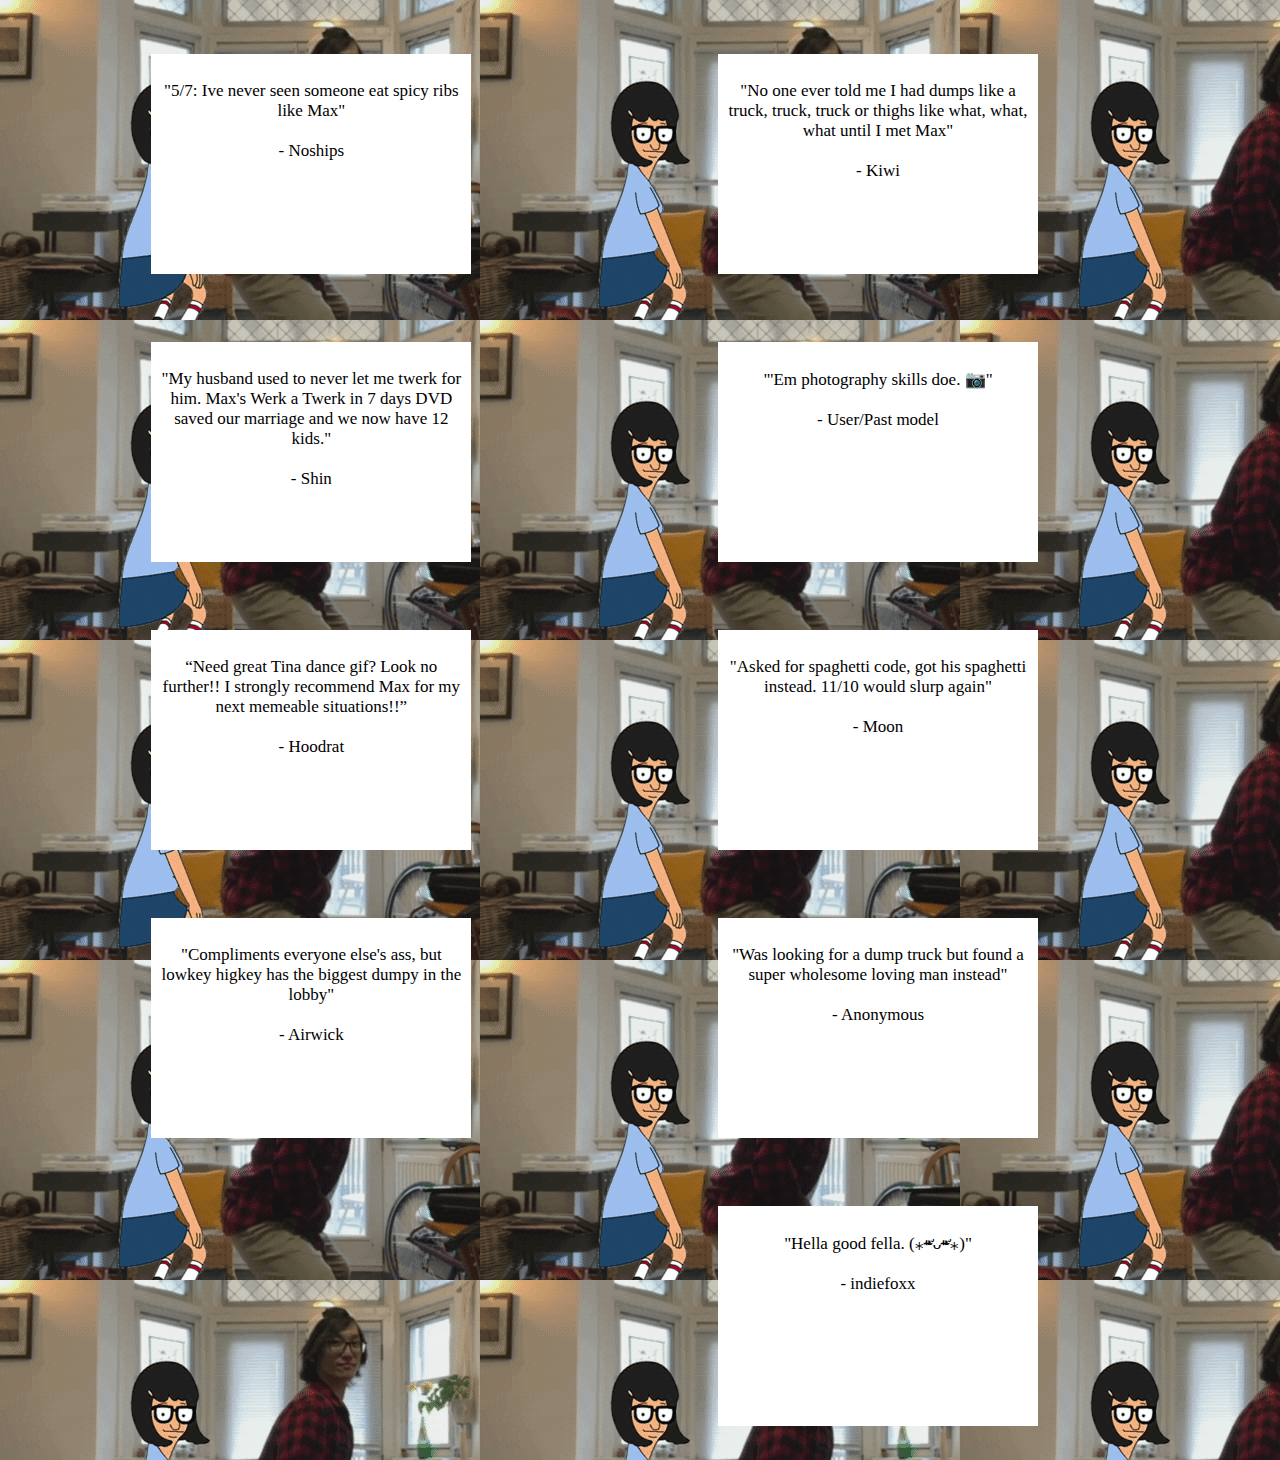
==== Endorsements.html @ fc3df3ca "initial commit" ====
<html>
<head>
	<meta charset="UTF-8">
	<link rel="stylesheet" href="style.css">
</head>
<body background="twerk.gif">
	<div class="cursor">
		<div class="endorsements">
			<div class="endorsement-text"><p>"5/7: Ive never seen someone eat spicy ribs like Max"<br/><br/>- Noships</p></div>
			<div class="endorsement-text"><p>"No one ever told me I had dumps like a truck, truck, truck or thighs like what, what, what until I met Max"<br/><br/>- Kiwi</p></div>
			<div class="endorsement-text"><p>"10/10: Best twerker I've ever seen. Would pay top dollar to watch him twerk. What an ass."<br/><br/>- chrstn</p></div>
			<div class="endorsement-text"><p>"My husband used to never let me twerk for him. Max's Werk a Twerk in 7 days DVD saved our marriage and we now have 12 kids."<br/><br/>- Shin</p></div>
			<div class="endorsement-text"><p>"'Em photography skills doe. &#x1F4F7;"<br/><br/>- User/Past model</p></div>
			<div class="endorsement-text"><p>"In a world full of artificial ass, max's work kept me off the streets and inspired me to own my God-given assets"<br/><br/>- Daely</p></div>
			<div class="endorsement-text"><p>“Need great Tina dance gif? Look no further!! I strongly recommend Max for my next memeable situations!!”<br/><br/>- Hoodrat</p></div>
			<div class="endorsement-text"><p>"Asked for spaghetti code, got his spaghetti instead. 11/10 would slurp again"<br/><br/>- Moon</p></div>
			<div class="endorsement-text"><p>"Maxu papi ily."<br/><br/>- unknown user</p></div>
			<div class="endorsement-text"><p>"Compliments everyone else's ass, but lowkey higkey has the biggest dumpy in the lobby"<br/><br/>- Airwick</p></div>
			<div class="endorsement-text"><p>"Was looking for a dump truck but found a super wholesome loving man instead"<br/><br/>- Anonymous</p></div>
			<div class="endorsement-text"><p>"If you haven’t heard Twerkeus Maximus’ podcast, just know that the poop talk is 100%."<br/><br/>- DADDY GRACE</p></div>
			<div class="endorsement-text"><p>"Hella good fella. (⁎⁍̴̛ᴗ⁍̴̛⁎)"<br/><br/>- indiefoxx</p></div>
		</div>
	</div>
</body>
</html>
---- style.css ----
* {
	cursor: url(FeelsBirthdayMan.png), auto;
}

*:active {
	cursor: url(Closed.png), auto;
}

.cursor {
	width: 100%;
	height: 100%;
}

.gallery {
	display: flex;
	justify-content: space-around;
	flex-wrap: wrap;
	width: 1700px;
	margin: 20px;
}

.gallery-image {
	max-width: 825px;
	object-fit: contain;
	margin: 10px;
}

.endorsements {
	display: flex;
	justify-content: space-around;
	flex-wrap: wrap;
	width: 1700px;
	margin: 20px;
}

.endorsement-text {
	height: 200px;
	width: 300px;
	padding: 10px;
	margin: 2% 3.5%;
	text-align: center;
	display: table-cell;
	vertical-align: middle;
	font-family: Comic Sans MS;
	font-size: 17px;
	background: white;
}
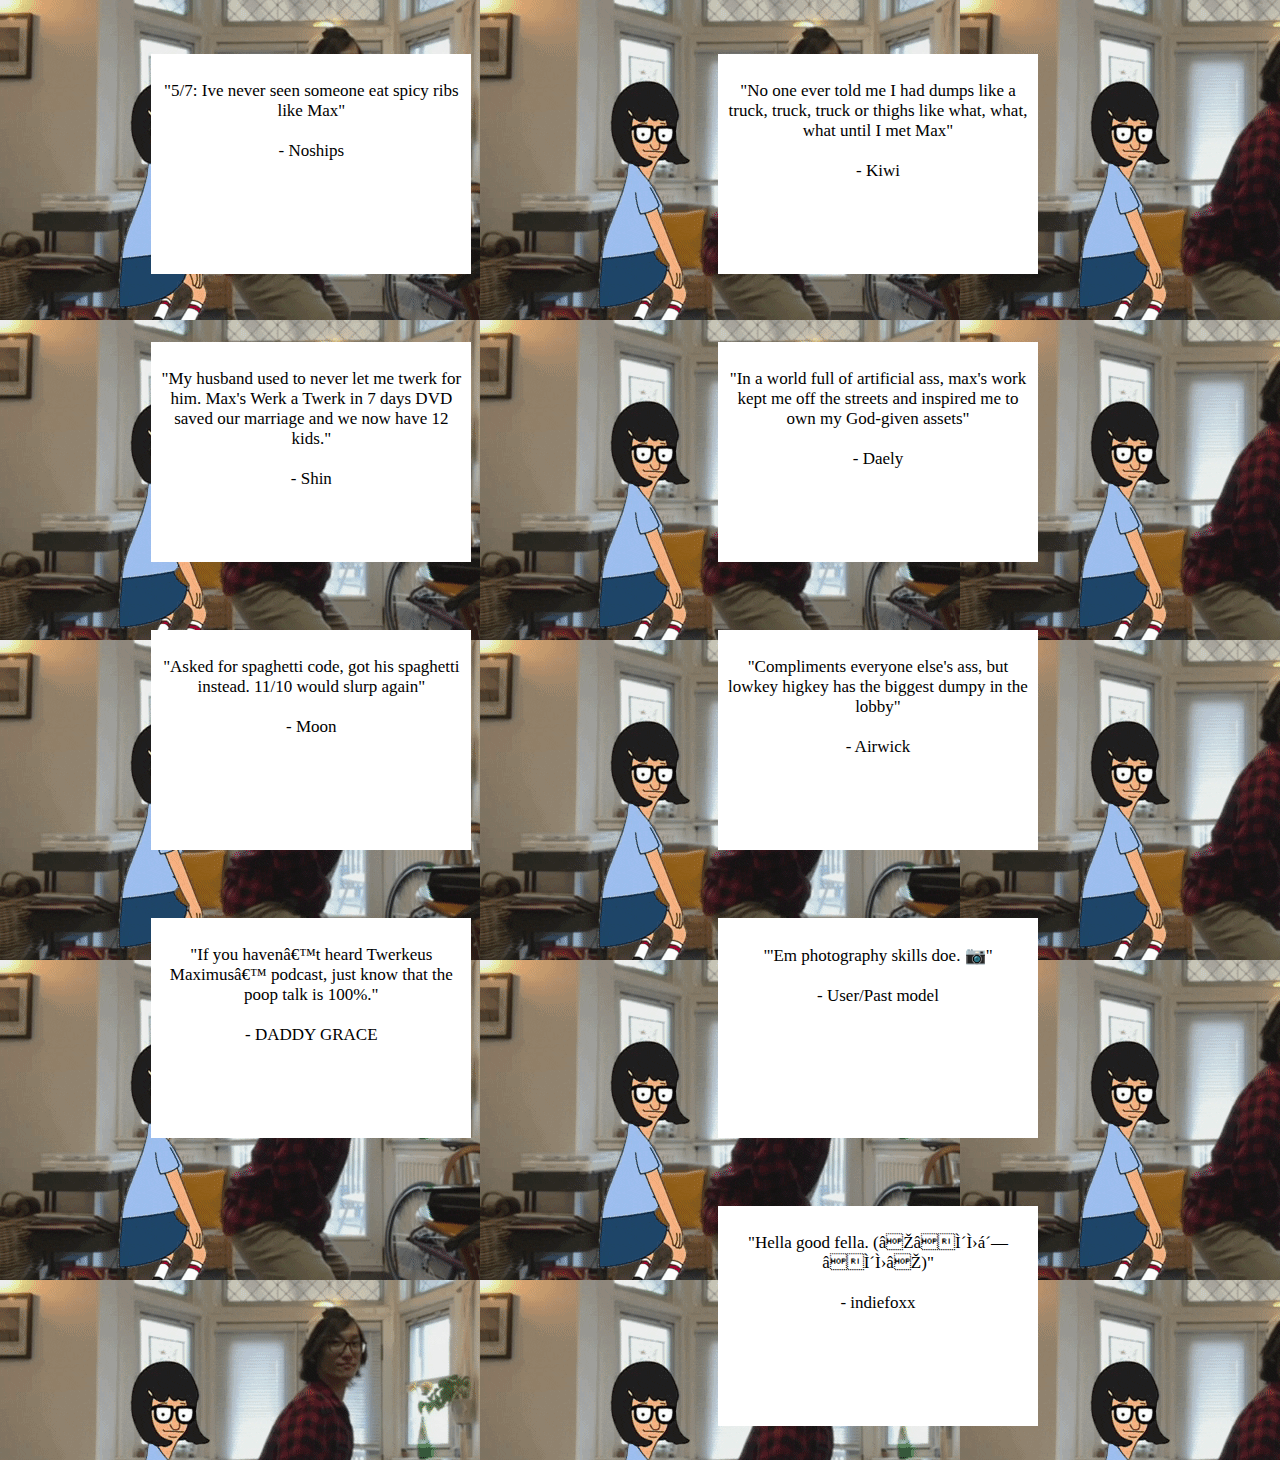
==== commit a3ba0b26: "Add files via upload" ====
--- a/Endorsements.html
+++ b/Endorsements.html
@@ -1,6 +1,6 @@
 <html>
 <head>
-	<meta charset="UTF-8">
+	<meta charset=“UTF-8”>
 	<link rel="stylesheet" href="style.css">
 </head>
 <body background="twerk.gif">
@@ -10,14 +10,14 @@
 			<div class="endorsement-text"><p>"No one ever told me I had dumps like a truck, truck, truck or thighs like what, what, what until I met Max"<br/><br/>- Kiwi</p></div>
 			<div class="endorsement-text"><p>"10/10: Best twerker I've ever seen. Would pay top dollar to watch him twerk. What an ass."<br/><br/>- chrstn</p></div>
 			<div class="endorsement-text"><p>"My husband used to never let me twerk for him. Max's Werk a Twerk in 7 days DVD saved our marriage and we now have 12 kids."<br/><br/>- Shin</p></div>
-			<div class="endorsement-text"><p>"'Em photography skills doe. &#x1F4F7;"<br/><br/>- User/Past model</p></div>
 			<div class="endorsement-text"><p>"In a world full of artificial ass, max's work kept me off the streets and inspired me to own my God-given assets"<br/><br/>- Daely</p></div>
 			<div class="endorsement-text"><p>“Need great Tina dance gif? Look no further!! I strongly recommend Max for my next memeable situations!!”<br/><br/>- Hoodrat</p></div>
 			<div class="endorsement-text"><p>"Asked for spaghetti code, got his spaghetti instead. 11/10 would slurp again"<br/><br/>- Moon</p></div>
-			<div class="endorsement-text"><p>"Maxu papi ily."<br/><br/>- unknown user</p></div>
 			<div class="endorsement-text"><p>"Compliments everyone else's ass, but lowkey higkey has the biggest dumpy in the lobby"<br/><br/>- Airwick</p></div>
 			<div class="endorsement-text"><p>"Was looking for a dump truck but found a super wholesome loving man instead"<br/><br/>- Anonymous</p></div>
 			<div class="endorsement-text"><p>"If you haven’t heard Twerkeus Maximus’ podcast, just know that the poop talk is 100%."<br/><br/>- DADDY GRACE</p></div>
+			<div class="endorsement-text"><p>"'Em photography skills doe. &#x1F4F7;"<br/><br/>- User/Past model</p></div>
+			<div class="endorsement-text"><p>"Maxu papi ily."<br/><br/>- unknown user</p></div>
 			<div class="endorsement-text"><p>"Hella good fella. (⁎⁍̴̛ᴗ⁍̴̛⁎)"<br/><br/>- indiefoxx</p></div>
 		</div>
 	</div>
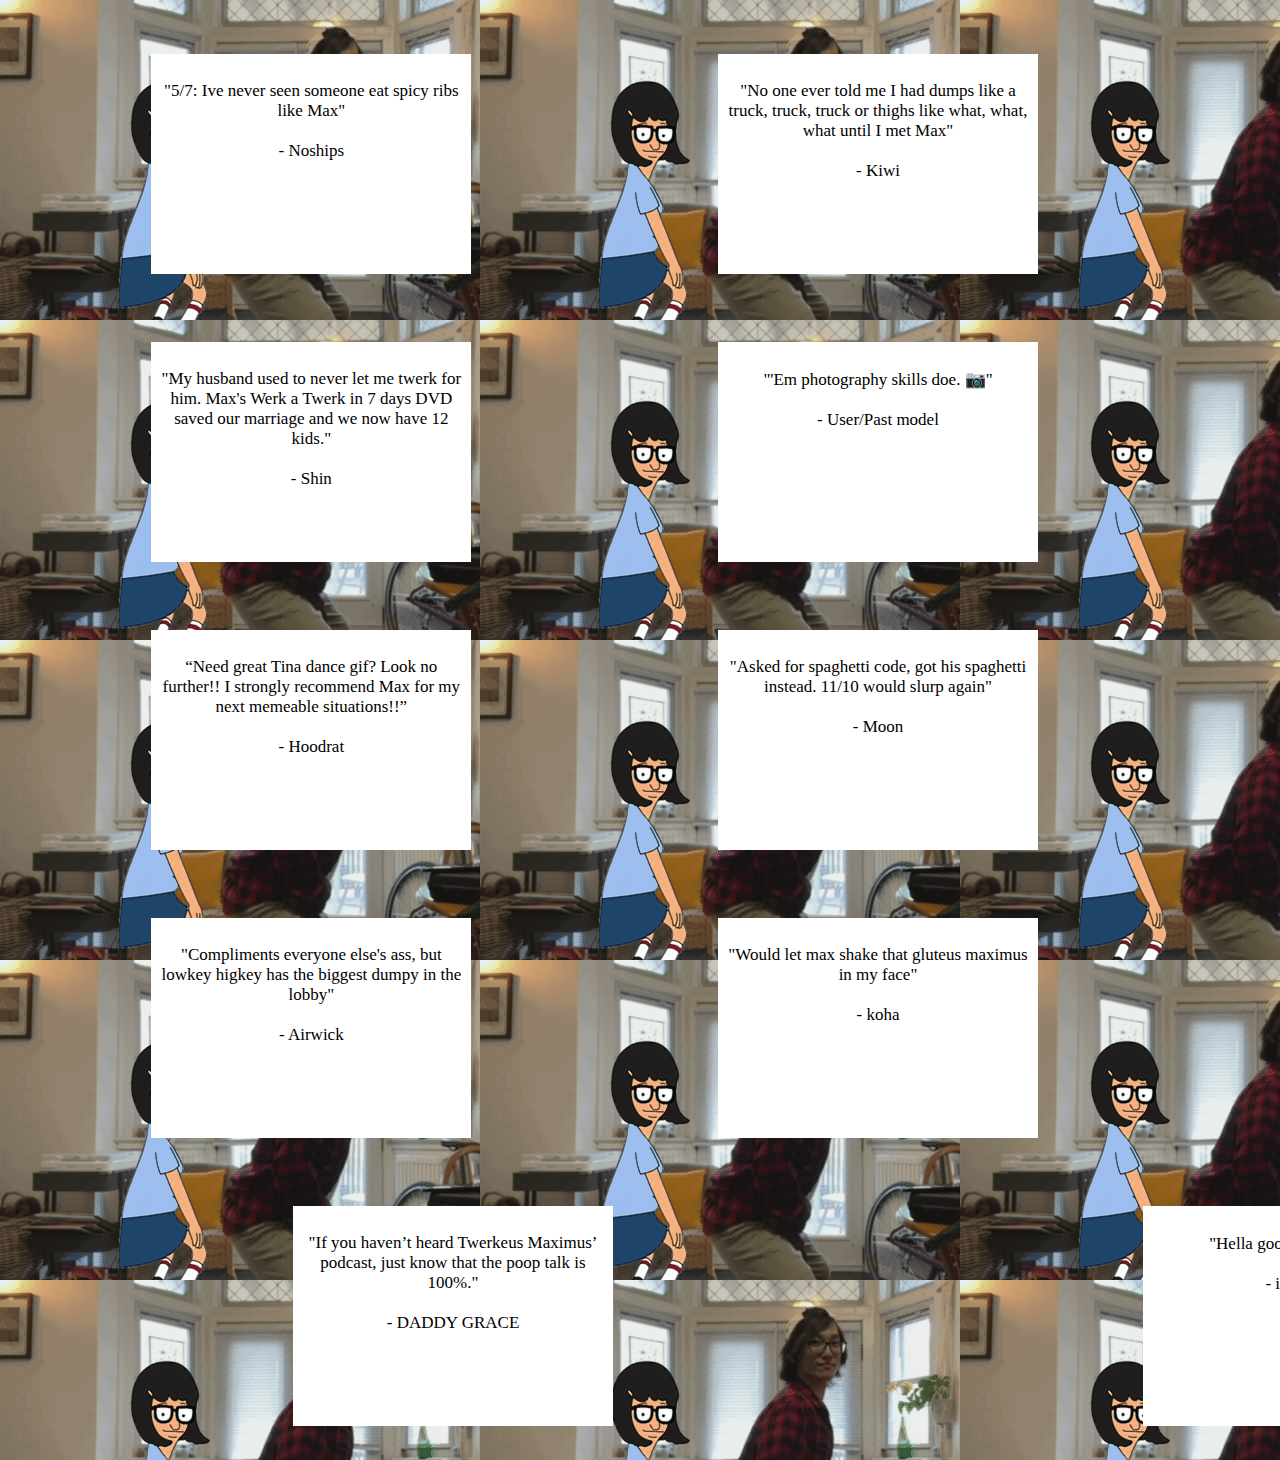
==== commit 67e6f8f7: "Add files via upload" ====
--- a/Endorsements.html
+++ b/Endorsements.html
@@ -1,6 +1,6 @@
 <html>
 <head>
-	<meta charset=“UTF-8”>
+	<meta charset="UTF-8">
 	<link rel="stylesheet" href="style.css">
 </head>
 <body background="twerk.gif">
@@ -10,14 +10,15 @@
 			<div class="endorsement-text"><p>"No one ever told me I had dumps like a truck, truck, truck or thighs like what, what, what until I met Max"<br/><br/>- Kiwi</p></div>
 			<div class="endorsement-text"><p>"10/10: Best twerker I've ever seen. Would pay top dollar to watch him twerk. What an ass."<br/><br/>- chrstn</p></div>
 			<div class="endorsement-text"><p>"My husband used to never let me twerk for him. Max's Werk a Twerk in 7 days DVD saved our marriage and we now have 12 kids."<br/><br/>- Shin</p></div>
+			<div class="endorsement-text"><p>"'Em photography skills doe. &#x1F4F7;"<br/><br/>- User/Past model</p></div>
 			<div class="endorsement-text"><p>"In a world full of artificial ass, max's work kept me off the streets and inspired me to own my God-given assets"<br/><br/>- Daely</p></div>
 			<div class="endorsement-text"><p>“Need great Tina dance gif? Look no further!! I strongly recommend Max for my next memeable situations!!”<br/><br/>- Hoodrat</p></div>
 			<div class="endorsement-text"><p>"Asked for spaghetti code, got his spaghetti instead. 11/10 would slurp again"<br/><br/>- Moon</p></div>
+			<div class="endorsement-text"><p>"Maxu papi ily."<br/><br/>- unknown user</p></div>
 			<div class="endorsement-text"><p>"Compliments everyone else's ass, but lowkey higkey has the biggest dumpy in the lobby"<br/><br/>- Airwick</p></div>
+			<div class="endorsement-text"><p>"Would let max shake that gluteus maximus in my face"<br/><br/>- koha</p></div>
 			<div class="endorsement-text"><p>"Was looking for a dump truck but found a super wholesome loving man instead"<br/><br/>- Anonymous</p></div>
 			<div class="endorsement-text"><p>"If you haven’t heard Twerkeus Maximus’ podcast, just know that the poop talk is 100%."<br/><br/>- DADDY GRACE</p></div>
-			<div class="endorsement-text"><p>"'Em photography skills doe. &#x1F4F7;"<br/><br/>- User/Past model</p></div>
-			<div class="endorsement-text"><p>"Maxu papi ily."<br/><br/>- unknown user</p></div>
 			<div class="endorsement-text"><p>"Hella good fella. (⁎⁍̴̛ᴗ⁍̴̛⁎)"<br/><br/>- indiefoxx</p></div>
 		</div>
 	</div>
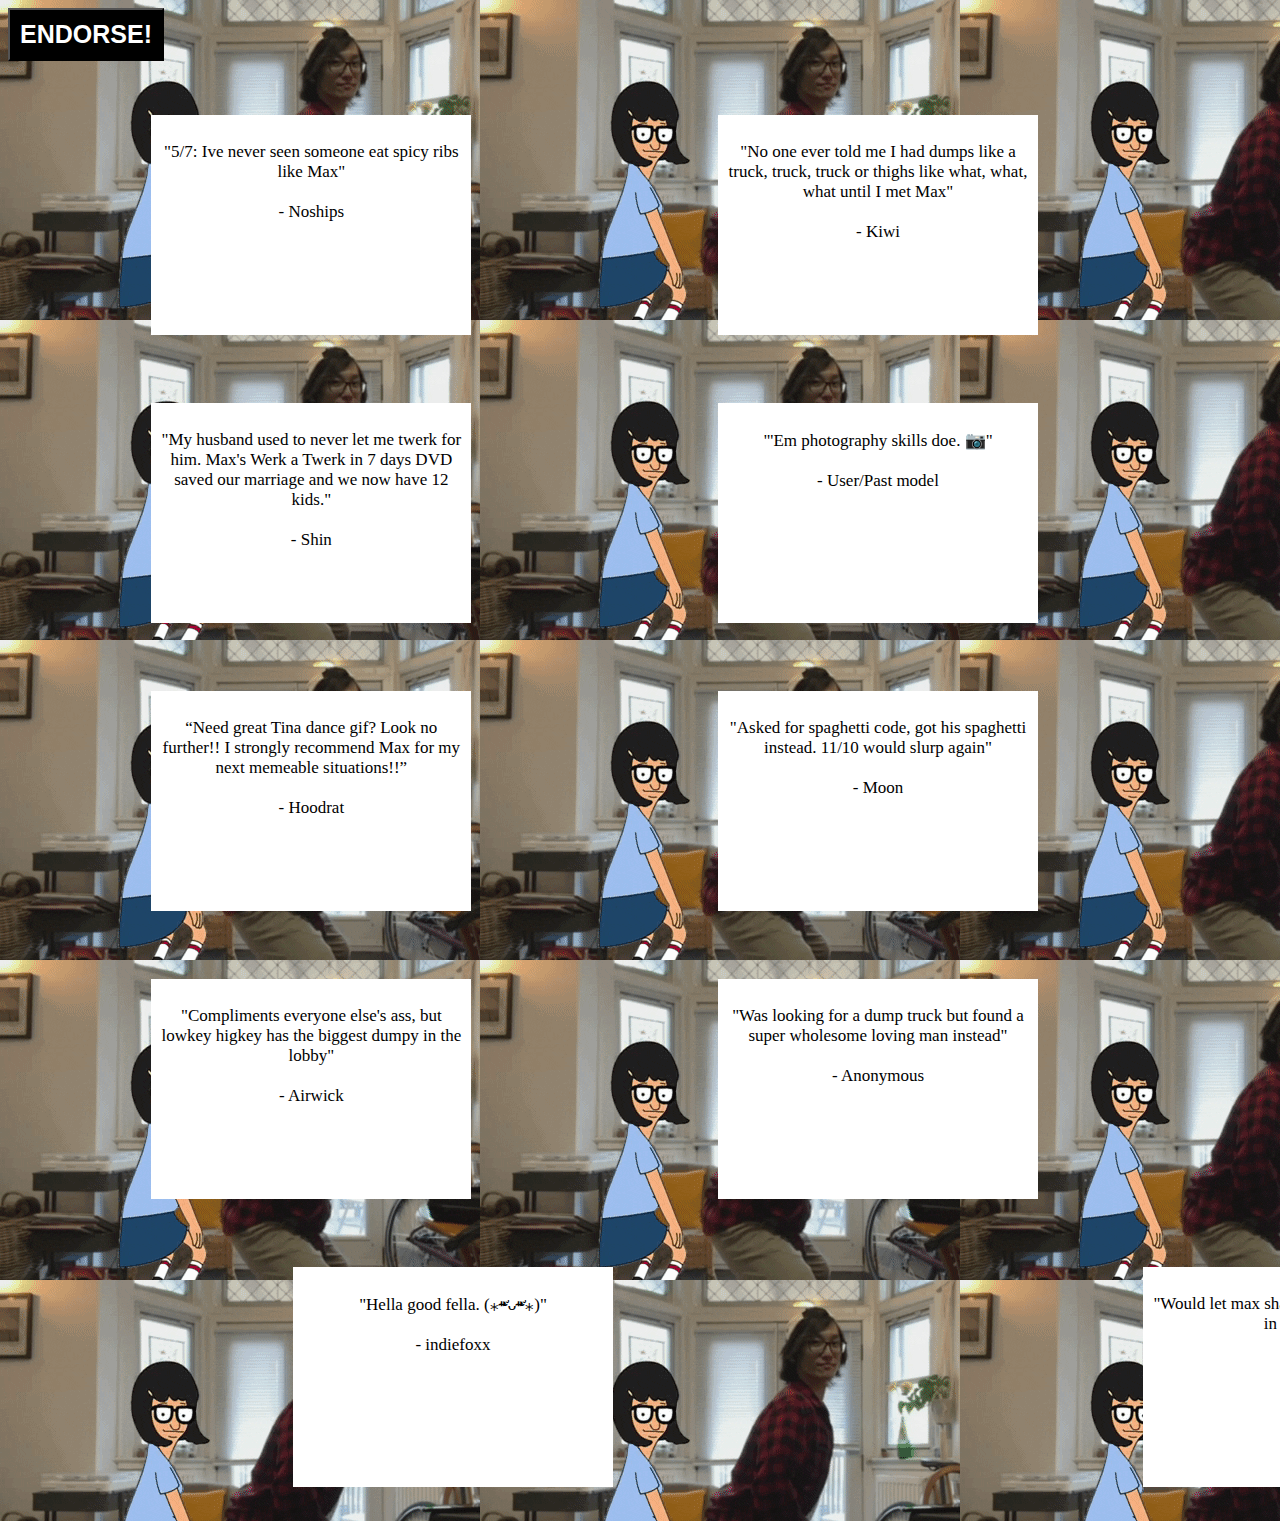
==== commit 97798454: "Add files via upload" ====
--- a/Endorsements.html
+++ b/Endorsements.html
@@ -3,9 +3,11 @@
 	<meta charset="UTF-8">
 	<link rel="stylesheet" href="style.css">
 </head>
+
 <body background="twerk.gif">
 	<div class="cursor">
-		<div class="endorsements">
+		<button onclick="generateEndorsements()" style="background: black; padding: 10px;"><font style="font-size: 25px; color: white; font-weight: bold;">ENDORSE!</font></button>
+		<div class="endorsements" id='endorsements' onscroll="generateEndorsements()">
 			<div class="endorsement-text"><p>"5/7: Ive never seen someone eat spicy ribs like Max"<br/><br/>- Noships</p></div>
 			<div class="endorsement-text"><p>"No one ever told me I had dumps like a truck, truck, truck or thighs like what, what, what until I met Max"<br/><br/>- Kiwi</p></div>
 			<div class="endorsement-text"><p>"10/10: Best twerker I've ever seen. Would pay top dollar to watch him twerk. What an ass."<br/><br/>- chrstn</p></div>
@@ -16,13 +18,43 @@
 			<div class="endorsement-text"><p>"Asked for spaghetti code, got his spaghetti instead. 11/10 would slurp again"<br/><br/>- Moon</p></div>
 			<div class="endorsement-text"><p>"Maxu papi ily."<br/><br/>- unknown user</p></div>
 			<div class="endorsement-text"><p>"Compliments everyone else's ass, but lowkey higkey has the biggest dumpy in the lobby"<br/><br/>- Airwick</p></div>
-			<div class="endorsement-text"><p>"Would let max shake that gluteus maximus in my face"<br/><br/>- koha</p></div>
 			<div class="endorsement-text"><p>"Was looking for a dump truck but found a super wholesome loving man instead"<br/><br/>- Anonymous</p></div>
 			<div class="endorsement-text"><p>"If you haven’t heard Twerkeus Maximus’ podcast, just know that the poop talk is 100%."<br/><br/>- DADDY GRACE</p></div>
 			<div class="endorsement-text"><p>"Hella good fella. (⁎⁍̴̛ᴗ⁍̴̛⁎)"<br/><br/>- indiefoxx</p></div>
+			<div class="endorsement-text"><p>"Would let max shake that gluteus maximus in my face"<br/><br/>- koha</p></div>
 		</div>
 	</div>
+	<script>
+		function randomChoice(arr) {
+			return arr[Math.floor(Math.random() * arr.length)];
+		  }
+		text = [
+			"5/7: Ive never seen someone eat spicy ribs like Max",
+			"No one ever told me I had dumps like a truck, truck, truck or thighs like what, what, what until I met Max",
+			"10/10: Best twerker I've ever seen. Would pay top dollar to watch him twerk. What an ass.",
+			"My husband used to never let me twerk for him. Max's Werk a Twerk in 7 days DVD saved our marriage and we now have 12 kids.",
+			"'Em photography skills doe. &#x1F4F7;",
+			"In a world full of artificial ass, max's work kept me off the streets and inspired me to own my God-given assets",
+			"Need great Tina dance gif? Look no further!! I strongly recommend Max for my next memeable situations!!",
+			"Asked for spaghetti code, got his spaghetti instead. 11/10 would slurp again",
+			"Maxu papi ily.",
+			"Compliments everyone else's ass, but lowkey higkey has the biggest dumpy in the lobby",
+			"Was looking for a dump truck but found a super wholesome loving man instead",
+			"If you haven’t heard Twerkeus Maximus’ podcast, just know that the poop talk is 100%.",
+			"Hella good fella. (⁎⁍̴̛ᴗ⁍̴̛⁎)",
+			"Would let max shake that gluteus maximus in my face"
+
+		]
+		function generateEndorsements() {
+			for (i=0; i<4; i++){
+				var element = document.createElement('div')
+				element.className = "endorsement-text"
+				var child = document.createElement('p')
+				child.innerHTML = "\""+randomChoice(text)+"\" <br></br> -koha"
+				element.appendChild(child)
+				document.getElementById('endorsements').appendChild(element)
+			}
+		}
+	</script>
 </body>
-</html>
-
-
+</html>